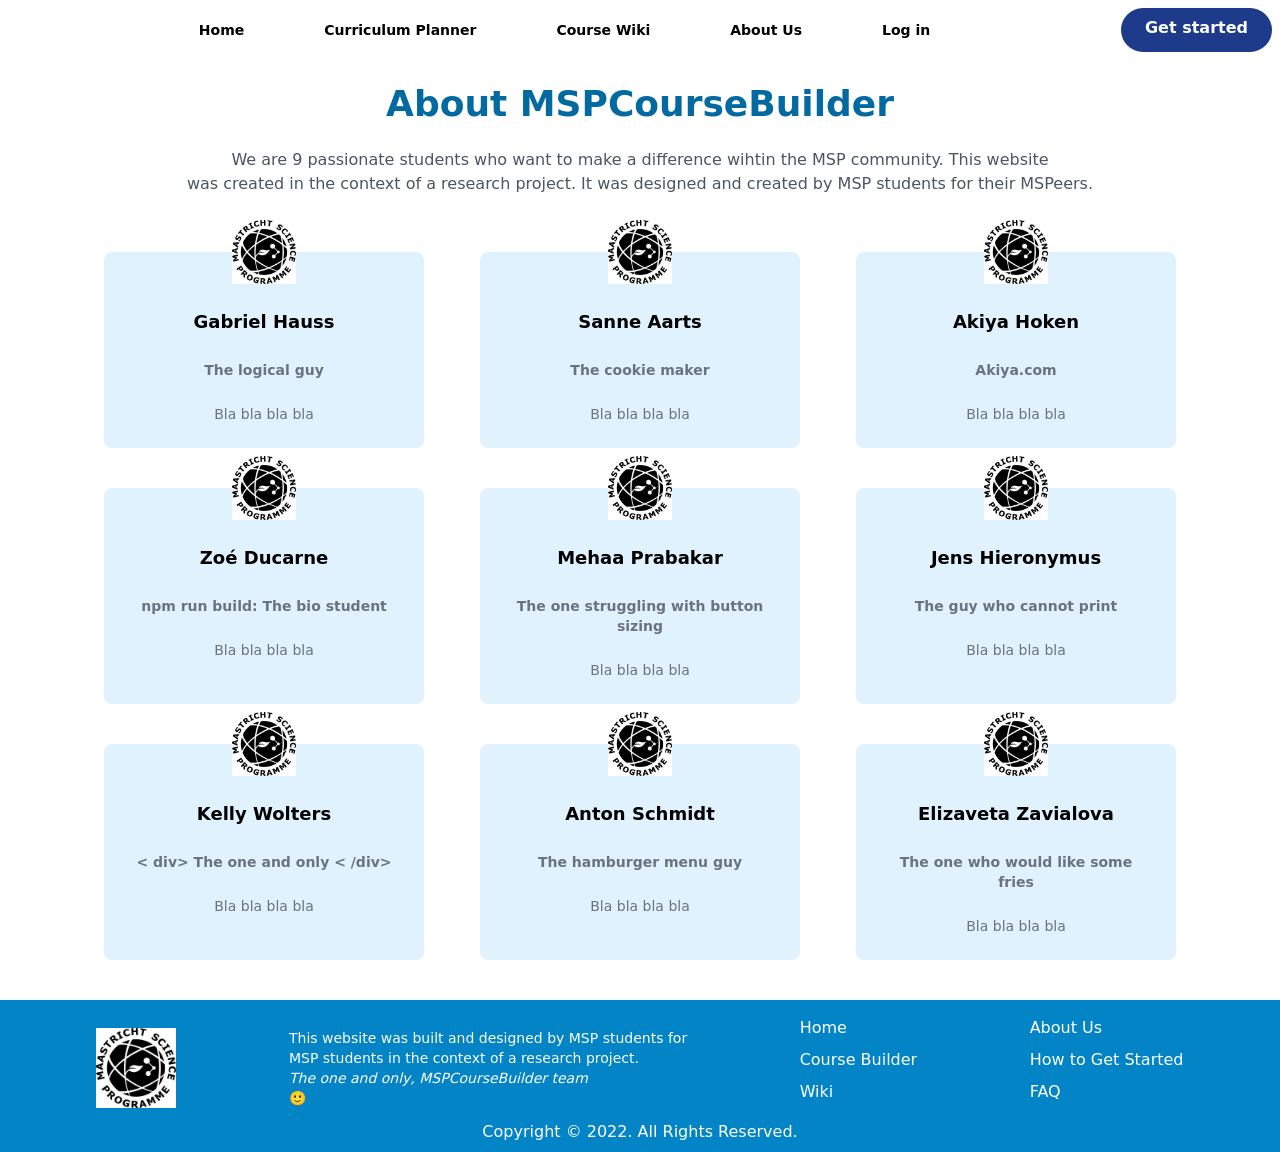
==== about_us.html @ f8561ec2 "about us page v1" ====
<!doctype html>
<html>
<head>
    <meta charset="UTF-8">
    <meta name="viewport" content="width=device-width, initial-scale=1.0">
    <link href="/css/main.css" rel="stylesheet">
    <title>About Us</title>
</head>
<body>
    <!--navbar-->
    <nav class="relative container mx-auto p-2">
        <div class="flex items-center justify-between font-semibold">
            <!--logo-->
            <div class="pt-2">
                <img src="images/favicon.png" alt="" class=""/>
            </div>
            <!--Menu items-->
            <div class="hidden lg:flex lg:space-x-10 xl:space-x-20 ">
                <a href="#" class="hover:text-blue-300 text-sm ">Home</a>
                <a href="builder.html" class="hover:text-blue-300 text-sm ">Curriculum Planner</a> 
                <a href="#" class="hover:text-blue-300 text-sm ">Course Wiki</a>
                <a href="#" class="hover:text-blue-300 text-sm ">About Us</a>
                <a href="#" class="hover:text-blue-300 text-sm ">Log in</a>  
            </div>
            <!--Button--> 
            <a href="#" class="flex md:block p-3 px-6 pt-2 text-white bg-blue-900 rounded-full baseline hover:bg-blue-300 d"
             >Get started</a>
             <!--Hamburger Icon-->
            <button id="menu-btn" class="block hamburger lg:hidden focus:outline-none">
                <span class="hamburger-top"></span>
                <span class="hamburger-middle"></span>
                <span class="hamburger-bottom"></span>
            </button>
        </div>
            <div class="lg:hidden">
                <div id="menu" class="absolute flex-col items-center hidden self-end py-8 mt-10 space-y-6 font-bold bg-white sm:w-auto sm:self-center left-6 right-6 drop-shadow-md">
                    <a href="#" >Home</a>
                    <a href="#" >Curriculum Planner</a> 
                    <a href="#" >Course Wiki</a>
                    <a href="#" >About Us</a>
                    <a href="#" >Log in</a> 
                </div>
            </div>
    </nav>

<div class="max-w-6xl px-5 mx-auto text-center">
    <!-- heading -->
    <h2 class="text-4xl font-bold text-center text-sky-700 my-6">
        About MSPCourseBuilder
    </h2>
    <p class="text-center text-gray-600 mb-14">
        We are 9 passionate students who want to make a difference wihtin the MSP community. This website <br> was created in the context of a research project. It was designed and created by MSP students for their MSPeers.
    </p>
    <div class="container flex my-10 mx-auto">
        <div class="container flex space-x-4 justify-around">
            <div class="flex flex-col items-center p-6 space-y-6 rounded-lg bg-sky-100 w-80">
                <img src="img/msp-logo.jpeg" class="w-16 -mt-14" alt=""/>
                <h5 class="text-lg font-bold">Gabriel Hauss</h5>
               <p class="text-sm font-bold text-gray-500">
                   The logical guy
               </p>
                <p class="text-sm text-gray-500">
                Bla bla bla bla
                </p> 
            </div>
            <div class="flex flex-col items-center p-6 space-y-6 rounded-lg bg-sky-100 w-80">
                <img src="img/msp-logo.jpeg" class="w-16 -mt-14" alt=""/>
                <h5 class="text-lg font-bold">Sanne Aarts</h5>
                <p class="text-sm font-bold text-gray-500 hover:text-red-500">
                   The cookie maker
                </p>
                <p class="text-sm text-gray-500">
                Bla bla bla bla
                </p> 
            </div>
            <div class="flex flex-col items-center p-6 space-y-6 rounded-lg bg-sky-100 w-80">
                <img src="img/msp-logo.jpeg" class="w-16 -mt-14" alt=""/>
                <h5 class="text-lg font-bold">Akiya Hoken</h5>
                <a href="https://www.ikea.com/se/sv/p/huvudroll-kycklingkoettbullar-fryst-90486455/" class="text-sm font-bold text-gray-500"> Akiya.com </a>
                <p class="text-sm text-gray-500">
                Bla bla bla bla
                </p> 
            </div>
        </div>
    </div>
    <div class="container flex my-10 mx-auto">
        <div class="container flex space-x-4 justify-around">
            <div class="flex flex-col items-center p-6 space-y-6 rounded-lg bg-sky-100 w-80">
                <img src="img/msp-logo.jpeg" class="w-16 -mt-14" alt=""/>
                <h5 class="text-lg font-bold">Zoé Ducarne</h5>
                <p class="text-sm font-bold text-gray-500">
                 npm run build: The bio student  
                </p>
                <p class="text-sm text-gray-500">
                Bla bla bla bla
                </p> 
            </div>
            <div class="flex flex-col items-center p-6 space-y-6 rounded-lg bg-sky-100 w-80">
                <img src="img/msp-logo.jpeg" class="w-16 -mt-14" alt=""/>
                <h5 class="text-lg font-bold">Mehaa Prabakar</h5>
                <p class="text-sm font-bold text-gray-500">
                 The one struggling with button sizing   
                </p>
                <p class="text-sm text-gray-500">
                Bla bla bla bla
                </p> 
            </div>
            <div class="flex flex-col items-center p-6 space-y-6 rounded-lg bg-sky-100 w-80">
                <img src="img/msp-logo.jpeg" class="w-16 -mt-14" alt=""/>
                <h5 class="text-lg font-bold">Jens Hieronymus</h5>
                <p class="text-sm font-bold text-gray-500">
                  The guy who cannot print 
                </p>
                <p class="text-sm text-gray-500">
                Bla bla bla bla
                </p> 
            </div>
        </div>
    </div>
    <div class="container flex my-10 mx-auto">
        <div class="container flex space-x-4 justify-around">
            <div class="flex flex-col items-center p-6 space-y-6 rounded-lg bg-sky-100 w-80">
                <img src="img/msp-logo.jpeg" class="w-16 -mt-14" alt=""/>
                <h5 class="text-lg font-bold">Kelly Wolters</h5>
                <p class="text-sm font-bold text-gray-500">
                < div> The one and only < /div>
                </p>
                <p class="text-sm text-gray-500">
                Bla bla bla bla
                </p> 
            </div>
            <div class="flex flex-col items-center p-6 space-y-6 rounded-lg bg-sky-100 w-80">
                <img src="img/msp-logo.jpeg" class="w-16 -mt-14" alt=""/>
                <h5 class="text-lg font-bold">Anton Schmidt</h5>
                <p class="text-sm font-bold text-gray-500">
                The hamburger menu guy
                </p>
                <p class="text-sm text-gray-500">
                Bla bla bla bla
                </p> 
            </div>
            <div class="flex flex-col items-center p-6 space-y-6 rounded-lg bg-sky-100 w-80">
                <img src="img/msp-logo.jpeg" class="w-16 -mt-14" alt=""/>
                <h5 class="text-lg font-bold">Elizaveta Zavialova</h5>
                <p class="text-sm font-bold text-gray-500">
                   The one who would like some fries
                </p>
                <p class="text-sm text-gray-500">
                Bla bla bla bla
                </p> 
            </div>
        </div>
    </div>
</div>

    <!-- Footer -->
    <footer class="bg-sky-600 mt-4">
        <div class="container flex justify-evenly mx-auto pt-4">
            <!-- logo + description -->
            <div class="flex flex-col items-left justify-evenly space-y-0 mx-4">
                <div>
                    <img src="img/msp-logo.jpeg" class="h-20" alt="">
                </div>
            </div>
            <!-- description -->
            <div class="flex justify-around mx-4">
                <div class="text-white text-sm py-3">
                    <p> This website was built and designed by MSP students for </p>
                    <p> MSP students in the context of a research project. </p>
                    <p class="italic"> The one and only, MSPCourseBuilder team </p> 🙂
                </div>
            </div>
            <!-- links col 1 -->
            <div class="flex justify-around mx-4">
                <div class="flex flex-col space-y-2 text-white">
                    <a href="#" class="hover:text-sky-800">Home</a>
                    <a href="#" class="hover:text-sky-800">Course Builder</a>
                    <a href="#" class="hover:text-sky-800">Wiki</a>
                </div>
            </div>
            <!-- links col 2 -->
            <div class="flex justify-around mx-4">
                <div class="flex flex-col space-y-2 text-white">
                    <a href="#" class="hover:text-sky-800">About Us</a>
                    <a href="#" class="hover:text-sky-800">How to Get Started</a>
                    <a href="#" class="hover:text-sky-800">FAQ</a>
                </div>
            </div>
        </div>
        <div class="mx-auto text-center text-white pb-2">
            <!-- copyright -->
            Copyright &copy; 2022. All Rights Reserved.
        </div>
    </footer>

</body>
---- css/main.css ----
/*
! tailwindcss v3.1.2 | MIT License | https://tailwindcss.com
*/

/*
1. Prevent padding and border from affecting element width. (https://github.com/mozdevs/cssremedy/issues/4)
2. Allow adding a border to an element by just adding a border-width. (https://github.com/tailwindcss/tailwindcss/pull/116)
*/

*,
::before,
::after {
  box-sizing: border-box;
  /* 1 */
  border-width: 0;
  /* 2 */
  border-style: solid;
  /* 2 */
  border-color: #e5e7eb;
  /* 2 */
}

::before,
::after {
  --tw-content: '';
}

/*
1. Use a consistent sensible line-height in all browsers.
2. Prevent adjustments of font size after orientation changes in iOS.
3. Use a more readable tab size.
4. Use the user's configured `sans` font-family by default.
*/

html {
  line-height: 1.5;
  /* 1 */
  -webkit-text-size-adjust: 100%;
  /* 2 */
  -moz-tab-size: 4;
  /* 3 */
  -o-tab-size: 4;
     tab-size: 4;
  /* 3 */
  font-family: ui-sans-serif, system-ui, -apple-system, BlinkMacSystemFont, "Segoe UI", Roboto, "Helvetica Neue", Arial, "Noto Sans", sans-serif, "Apple Color Emoji", "Segoe UI Emoji", "Segoe UI Symbol", "Noto Color Emoji";
  /* 4 */
}

/*
1. Remove the margin in all browsers.
2. Inherit line-height from `html` so users can set them as a class directly on the `html` element.
*/

body {
  margin: 0;
  /* 1 */
  line-height: inherit;
  /* 2 */
}

/*
1. Add the correct height in Firefox.
2. Correct the inheritance of border color in Firefox. (https://bugzilla.mozilla.org/show_bug.cgi?id=190655)
3. Ensure horizontal rules are visible by default.
*/

hr {
  height: 0;
  /* 1 */
  color: inherit;
  /* 2 */
  border-top-width: 1px;
  /* 3 */
}

/*
Add the correct text decoration in Chrome, Edge, and Safari.
*/

abbr:where([title]) {
  -webkit-text-decoration: underline dotted;
          text-decoration: underline dotted;
}

/*
Remove the default font size and weight for headings.
*/

h1,
h2,
h3,
h4,
h5,
h6 {
  font-size: inherit;
  font-weight: inherit;
}

/*
Reset links to optimize for opt-in styling instead of opt-out.
*/

a {
  color: inherit;
  text-decoration: inherit;
}

/*
Add the correct font weight in Edge and Safari.
*/

b,
strong {
  font-weight: bolder;
}

/*
1. Use the user's configured `mono` font family by default.
2. Correct the odd `em` font sizing in all browsers.
*/

code,
kbd,
samp,
pre {
  font-family: ui-monospace, SFMono-Regular, Menlo, Monaco, Consolas, "Liberation Mono", "Courier New", monospace;
  /* 1 */
  font-size: 1em;
  /* 2 */
}

/*
Add the correct font size in all browsers.
*/

small {
  font-size: 80%;
}

/*
Prevent `sub` and `sup` elements from affecting the line height in all browsers.
*/

sub,
sup {
  font-size: 75%;
  line-height: 0;
  position: relative;
  vertical-align: baseline;
}

sub {
  bottom: -0.25em;
}

sup {
  top: -0.5em;
}

/*
1. Remove text indentation from table contents in Chrome and Safari. (https://bugs.chromium.org/p/chromium/issues/detail?id=999088, https://bugs.webkit.org/show_bug.cgi?id=201297)
2. Correct table border color inheritance in all Chrome and Safari. (https://bugs.chromium.org/p/chromium/issues/detail?id=935729, https://bugs.webkit.org/show_bug.cgi?id=195016)
3. Remove gaps between table borders by default.
*/

table {
  text-indent: 0;
  /* 1 */
  border-color: inherit;
  /* 2 */
  border-collapse: collapse;
  /* 3 */
}

/*
1. Change the font styles in all browsers.
2. Remove the margin in Firefox and Safari.
3. Remove default padding in all browsers.
*/

button,
input,
optgroup,
select,
textarea {
  font-family: inherit;
  /* 1 */
  font-size: 100%;
  /* 1 */
  font-weight: inherit;
  /* 1 */
  line-height: inherit;
  /* 1 */
  color: inherit;
  /* 1 */
  margin: 0;
  /* 2 */
  padding: 0;
  /* 3 */
}

/*
Remove the inheritance of text transform in Edge and Firefox.
*/

button,
select {
  text-transform: none;
}

/*
1. Correct the inability to style clickable types in iOS and Safari.
2. Remove default button styles.
*/

button,
[type='button'],
[type='reset'],
[type='submit'] {
  -webkit-appearance: button;
  /* 1 */
  background-color: transparent;
  /* 2 */
  background-image: none;
  /* 2 */
}

/*
Use the modern Firefox focus style for all focusable elements.
*/

:-moz-focusring {
  outline: auto;
}

/*
Remove the additional `:invalid` styles in Firefox. (https://github.com/mozilla/gecko-dev/blob/2f9eacd9d3d995c937b4251a5557d95d494c9be1/layout/style/res/forms.css#L728-L737)
*/

:-moz-ui-invalid {
  box-shadow: none;
}

/*
Add the correct vertical alignment in Chrome and Firefox.
*/

progress {
  vertical-align: baseline;
}

/*
Correct the cursor style of increment and decrement buttons in Safari.
*/

::-webkit-inner-spin-button,
::-webkit-outer-spin-button {
  height: auto;
}

/*
1. Correct the odd appearance in Chrome and Safari.
2. Correct the outline style in Safari.
*/

[type='search'] {
  -webkit-appearance: textfield;
  /* 1 */
  outline-offset: -2px;
  /* 2 */
}

/*
Remove the inner padding in Chrome and Safari on macOS.
*/

::-webkit-search-decoration {
  -webkit-appearance: none;
}

/*
1. Correct the inability to style clickable types in iOS and Safari.
2. Change font properties to `inherit` in Safari.
*/

::-webkit-file-upload-button {
  -webkit-appearance: button;
  /* 1 */
  font: inherit;
  /* 2 */
}

/*
Add the correct display in Chrome and Safari.
*/

summary {
  display: list-item;
}

/*
Removes the default spacing and border for appropriate elements.
*/

blockquote,
dl,
dd,
h1,
h2,
h3,
h4,
h5,
h6,
hr,
figure,
p,
pre {
  margin: 0;
}

fieldset {
  margin: 0;
  padding: 0;
}

legend {
  padding: 0;
}

ol,
ul,
menu {
  list-style: none;
  margin: 0;
  padding: 0;
}

/*
Prevent resizing textareas horizontally by default.
*/

textarea {
  resize: vertical;
}

/*
1. Reset the default placeholder opacity in Firefox. (https://github.com/tailwindlabs/tailwindcss/issues/3300)
2. Set the default placeholder color to the user's configured gray 400 color.
*/

input::-moz-placeholder, textarea::-moz-placeholder {
  opacity: 1;
  /* 1 */
  color: #9ca3af;
  /* 2 */
}

input:-ms-input-placeholder, textarea:-ms-input-placeholder {
  opacity: 1;
  /* 1 */
  color: #9ca3af;
  /* 2 */
}

input::placeholder,
textarea::placeholder {
  opacity: 1;
  /* 1 */
  color: #9ca3af;
  /* 2 */
}

/*
Set the default cursor for buttons.
*/

button,
[role="button"] {
  cursor: pointer;
}

/*
Make sure disabled buttons don't get the pointer cursor.
*/

:disabled {
  cursor: default;
}

/*
1. Make replaced elements `display: block` by default. (https://github.com/mozdevs/cssremedy/issues/14)
2. Add `vertical-align: middle` to align replaced elements more sensibly by default. (https://github.com/jensimmons/cssremedy/issues/14#issuecomment-634934210)
   This can trigger a poorly considered lint error in some tools but is included by design.
*/

img,
svg,
video,
canvas,
audio,
iframe,
embed,
object {
  display: block;
  /* 1 */
  vertical-align: middle;
  /* 2 */
}

/*
Constrain images and videos to the parent width and preserve their intrinsic aspect ratio. (https://github.com/mozdevs/cssremedy/issues/14)
*/

img,
video {
  max-width: 100%;
  height: auto;
}

*, ::before, ::after {
  --tw-border-spacing-x: 0;
  --tw-border-spacing-y: 0;
  --tw-translate-x: 0;
  --tw-translate-y: 0;
  --tw-rotate: 0;
  --tw-skew-x: 0;
  --tw-skew-y: 0;
  --tw-scale-x: 1;
  --tw-scale-y: 1;
  --tw-pan-x:  ;
  --tw-pan-y:  ;
  --tw-pinch-zoom:  ;
  --tw-scroll-snap-strictness: proximity;
  --tw-ordinal:  ;
  --tw-slashed-zero:  ;
  --tw-numeric-figure:  ;
  --tw-numeric-spacing:  ;
  --tw-numeric-fraction:  ;
  --tw-ring-inset:  ;
  --tw-ring-offset-width: 0px;
  --tw-ring-offset-color: #fff;
  --tw-ring-color: rgb(59 130 246 / 0.5);
  --tw-ring-offset-shadow: 0 0 #0000;
  --tw-ring-shadow: 0 0 #0000;
  --tw-shadow: 0 0 #0000;
  --tw-shadow-colored: 0 0 #0000;
  --tw-blur:  ;
  --tw-brightness:  ;
  --tw-contrast:  ;
  --tw-grayscale:  ;
  --tw-hue-rotate:  ;
  --tw-invert:  ;
  --tw-saturate:  ;
  --tw-sepia:  ;
  --tw-drop-shadow:  ;
  --tw-backdrop-blur:  ;
  --tw-backdrop-brightness:  ;
  --tw-backdrop-contrast:  ;
  --tw-backdrop-grayscale:  ;
  --tw-backdrop-hue-rotate:  ;
  --tw-backdrop-invert:  ;
  --tw-backdrop-opacity:  ;
  --tw-backdrop-saturate:  ;
  --tw-backdrop-sepia:  ;
}

::-webkit-backdrop {
  --tw-border-spacing-x: 0;
  --tw-border-spacing-y: 0;
  --tw-translate-x: 0;
  --tw-translate-y: 0;
  --tw-rotate: 0;
  --tw-skew-x: 0;
  --tw-skew-y: 0;
  --tw-scale-x: 1;
  --tw-scale-y: 1;
  --tw-pan-x:  ;
  --tw-pan-y:  ;
  --tw-pinch-zoom:  ;
  --tw-scroll-snap-strictness: proximity;
  --tw-ordinal:  ;
  --tw-slashed-zero:  ;
  --tw-numeric-figure:  ;
  --tw-numeric-spacing:  ;
  --tw-numeric-fraction:  ;
  --tw-ring-inset:  ;
  --tw-ring-offset-width: 0px;
  --tw-ring-offset-color: #fff;
  --tw-ring-color: rgb(59 130 246 / 0.5);
  --tw-ring-offset-shadow: 0 0 #0000;
  --tw-ring-shadow: 0 0 #0000;
  --tw-shadow: 0 0 #0000;
  --tw-shadow-colored: 0 0 #0000;
  --tw-blur:  ;
  --tw-brightness:  ;
  --tw-contrast:  ;
  --tw-grayscale:  ;
  --tw-hue-rotate:  ;
  --tw-invert:  ;
  --tw-saturate:  ;
  --tw-sepia:  ;
  --tw-drop-shadow:  ;
  --tw-backdrop-blur:  ;
  --tw-backdrop-brightness:  ;
  --tw-backdrop-contrast:  ;
  --tw-backdrop-grayscale:  ;
  --tw-backdrop-hue-rotate:  ;
  --tw-backdrop-invert:  ;
  --tw-backdrop-opacity:  ;
  --tw-backdrop-saturate:  ;
  --tw-backdrop-sepia:  ;
}

::backdrop {
  --tw-border-spacing-x: 0;
  --tw-border-spacing-y: 0;
  --tw-translate-x: 0;
  --tw-translate-y: 0;
  --tw-rotate: 0;
  --tw-skew-x: 0;
  --tw-skew-y: 0;
  --tw-scale-x: 1;
  --tw-scale-y: 1;
  --tw-pan-x:  ;
  --tw-pan-y:  ;
  --tw-pinch-zoom:  ;
  --tw-scroll-snap-strictness: proximity;
  --tw-ordinal:  ;
  --tw-slashed-zero:  ;
  --tw-numeric-figure:  ;
  --tw-numeric-spacing:  ;
  --tw-numeric-fraction:  ;
  --tw-ring-inset:  ;
  --tw-ring-offset-width: 0px;
  --tw-ring-offset-color: #fff;
  --tw-ring-color: rgb(59 130 246 / 0.5);
  --tw-ring-offset-shadow: 0 0 #0000;
  --tw-ring-shadow: 0 0 #0000;
  --tw-shadow: 0 0 #0000;
  --tw-shadow-colored: 0 0 #0000;
  --tw-blur:  ;
  --tw-brightness:  ;
  --tw-contrast:  ;
  --tw-grayscale:  ;
  --tw-hue-rotate:  ;
  --tw-invert:  ;
  --tw-saturate:  ;
  --tw-sepia:  ;
  --tw-drop-shadow:  ;
  --tw-backdrop-blur:  ;
  --tw-backdrop-brightness:  ;
  --tw-backdrop-contrast:  ;
  --tw-backdrop-grayscale:  ;
  --tw-backdrop-hue-rotate:  ;
  --tw-backdrop-invert:  ;
  --tw-backdrop-opacity:  ;
  --tw-backdrop-saturate:  ;
  --tw-backdrop-sepia:  ;
}

.container {
  width: 100%;
}

@media (min-width: 640px) {
  .container {
    max-width: 640px;
  }
}

@media (min-width: 768px) {
  .container {
    max-width: 768px;
  }
}

@media (min-width: 1024px) {
  .container {
    max-width: 1024px;
  }
}

@media (min-width: 1280px) {
  .container {
    max-width: 1280px;
  }
}

@media (min-width: 1536px) {
  .container {
    max-width: 1536px;
  }
}

.invisible {
  visibility: hidden;
}

.fixed {
  position: fixed;
}

.absolute {
  position: absolute;
}

.relative {
  position: relative;
}

.inset-0 {
  top: 0px;
  right: 0px;
  bottom: 0px;
  left: 0px;
}

.left-6 {
  left: 1.5rem;
}

.right-6 {
  right: 1.5rem;
}

.right-0 {
  right: 0px;
}

.top-0 {
  top: 0px;
}

.mx-auto {
  margin-left: auto;
  margin-right: auto;
}

.my-6 {
  margin-top: 1.5rem;
  margin-bottom: 1.5rem;
}

.my-10 {
  margin-top: 2.5rem;
  margin-bottom: 2.5rem;
}

.mx-4 {
  margin-left: 1rem;
  margin-right: 1rem;
}

.mx-32 {
  margin-left: 8rem;
  margin-right: 8rem;
}

.mt-10 {
  margin-top: 2.5rem;
}

.mb-14 {
  margin-bottom: 3.5rem;
}

.-mt-14 {
  margin-top: -3.5rem;
}

.mt-4 {
  margin-top: 1rem;
}

.mt-5 {
  margin-top: 1.25rem;
}

.mr-5 {
  margin-right: 1.25rem;
}

.mt-6 {
  margin-top: 1.5rem;
}

.ml-4 {
  margin-left: 1rem;
}

.block {
  display: block;
}

.flex {
  display: flex;
}

.inline-grid {
  display: inline-grid;
}

.hidden {
  display: none;
}

.h-20 {
  height: 5rem;
}

.h-full {
  height: 100%;
}

.h-8 {
  height: 2rem;
}

.h-6 {
  height: 1.5rem;
}

.h-screen {
  height: 100vh;
}

.h-10 {
  height: 2.5rem;
}

.w-80 {
  width: 20rem;
}

.w-16 {
  width: 4rem;
}

.w-auto {
  width: auto;
}

.w-full {
  width: 100%;
}

.w-96 {
  width: 24rem;
}

.w-8 {
  width: 2rem;
}

.w-6 {
  width: 1.5rem;
}

.w-screen {
  width: 100vw;
}

.w-10 {
  width: 2.5rem;
}

.max-w-6xl {
  max-width: 72rem;
}

.translate-x-full {
  --tw-translate-x: 100%;
  transform: translate(var(--tw-translate-x), var(--tw-translate-y)) rotate(var(--tw-rotate)) skewX(var(--tw-skew-x)) skewY(var(--tw-skew-y)) scaleX(var(--tw-scale-x)) scaleY(var(--tw-scale-y));
}

.cursor-pointer {
  cursor: pointer;
}

.list-inside {
  list-style-position: inside;
}

.list-disc {
  list-style-type: disc;
}

.flex-col {
  flex-direction: column;
}

.place-items-center {
  place-items: center;
}

.items-center {
  align-items: center;
}

.justify-center {
  justify-content: center;
}

.justify-between {
  justify-content: space-between;
}

.justify-around {
  justify-content: space-around;
}

.justify-evenly {
  justify-content: space-evenly;
}

.space-y-6 > :not([hidden]) ~ :not([hidden]) {
  --tw-space-y-reverse: 0;
  margin-top: calc(1.5rem * calc(1 - var(--tw-space-y-reverse)));
  margin-bottom: calc(1.5rem * var(--tw-space-y-reverse));
}

.space-x-4 > :not([hidden]) ~ :not([hidden]) {
  --tw-space-x-reverse: 0;
  margin-right: calc(1rem * var(--tw-space-x-reverse));
  margin-left: calc(1rem * calc(1 - var(--tw-space-x-reverse)));
}

.space-y-0 > :not([hidden]) ~ :not([hidden]) {
  --tw-space-y-reverse: 0;
  margin-top: calc(0px * calc(1 - var(--tw-space-y-reverse)));
  margin-bottom: calc(0px * var(--tw-space-y-reverse));
}

.space-y-2 > :not([hidden]) ~ :not([hidden]) {
  --tw-space-y-reverse: 0;
  margin-top: calc(0.5rem * calc(1 - var(--tw-space-y-reverse)));
  margin-bottom: calc(0.5rem * var(--tw-space-y-reverse));
}

.space-y-3 > :not([hidden]) ~ :not([hidden]) {
  --tw-space-y-reverse: 0;
  margin-top: calc(0.75rem * calc(1 - var(--tw-space-y-reverse)));
  margin-bottom: calc(0.75rem * var(--tw-space-y-reverse));
}

.self-end {
  align-self: flex-end;
}

.rounded-full {
  border-radius: 9999px;
}

.rounded-lg {
  border-radius: 0.5rem;
}

.rounded-md {
  border-radius: 0.375rem;
}

.rounded {
  border-radius: 0.25rem;
}

.border {
  border-width: 1px;
}

.border-gray-300 {
  --tw-border-opacity: 1;
  border-color: rgb(209 213 219 / var(--tw-border-opacity));
}

.bg-blue-900 {
  --tw-bg-opacity: 1;
  background-color: rgb(30 58 138 / var(--tw-bg-opacity));
}

.bg-white {
  --tw-bg-opacity: 1;
  background-color: rgb(255 255 255 / var(--tw-bg-opacity));
}

.bg-sky-100 {
  --tw-bg-opacity: 1;
  background-color: rgb(224 242 254 / var(--tw-bg-opacity));
}

.bg-sky-600 {
  --tw-bg-opacity: 1;
  background-color: rgb(2 132 199 / var(--tw-bg-opacity));
}

.bg-sky-800 {
  --tw-bg-opacity: 1;
  background-color: rgb(7 89 133 / var(--tw-bg-opacity));
}

.bg-blue-800 {
  --tw-bg-opacity: 1;
  background-color: rgb(30 64 175 / var(--tw-bg-opacity));
}

.bg-green-500 {
  --tw-bg-opacity: 1;
  background-color: rgb(34 197 94 / var(--tw-bg-opacity));
}

.bg-blue-300 {
  --tw-bg-opacity: 1;
  background-color: rgb(147 197 253 / var(--tw-bg-opacity));
}

.bg-gray-900 {
  --tw-bg-opacity: 1;
  background-color: rgb(17 24 39 / var(--tw-bg-opacity));
}

.bg-sky-700 {
  --tw-bg-opacity: 1;
  background-color: rgb(3 105 161 / var(--tw-bg-opacity));
}

.bg-orange-600 {
  --tw-bg-opacity: 1;
  background-color: rgb(234 88 12 / var(--tw-bg-opacity));
}

.bg-violet-400 {
  --tw-bg-opacity: 1;
  background-color: rgb(167 139 250 / var(--tw-bg-opacity));
}

.bg-rose-400 {
  --tw-bg-opacity: 1;
  background-color: rgb(251 113 133 / var(--tw-bg-opacity));
}

.bg-stone-500 {
  --tw-bg-opacity: 1;
  background-color: rgb(120 113 108 / var(--tw-bg-opacity));
}

.bg-gray-100 {
  --tw-bg-opacity: 1;
  background-color: rgb(243 244 246 / var(--tw-bg-opacity));
}

.object-center {
  -o-object-position: center;
     object-position: center;
}

.p-2 {
  padding: 0.5rem;
}

.p-3 {
  padding: 0.75rem;
}

.p-6 {
  padding: 1.5rem;
}

.px-6 {
  padding-left: 1.5rem;
  padding-right: 1.5rem;
}

.py-8 {
  padding-top: 2rem;
  padding-bottom: 2rem;
}

.px-5 {
  padding-left: 1.25rem;
  padding-right: 1.25rem;
}

.py-3 {
  padding-top: 0.75rem;
  padding-bottom: 0.75rem;
}

.py-6 {
  padding-top: 1.5rem;
  padding-bottom: 1.5rem;
}

.py-4 {
  padding-top: 1rem;
  padding-bottom: 1rem;
}

.px-3 {
  padding-left: 0.75rem;
  padding-right: 0.75rem;
}

.py-2 {
  padding-top: 0.5rem;
  padding-bottom: 0.5rem;
}

.pt-2 {
  padding-top: 0.5rem;
}

.pt-4 {
  padding-top: 1rem;
}

.pb-2 {
  padding-bottom: 0.5rem;
}

.text-left {
  text-align: left;
}

.text-center {
  text-align: center;
}

.text-sm {
  font-size: 0.875rem;
  line-height: 1.25rem;
}

.text-4xl {
  font-size: 2.25rem;
  line-height: 2.5rem;
}

.text-lg {
  font-size: 1.125rem;
  line-height: 1.75rem;
}

.text-2xl {
  font-size: 1.5rem;
  line-height: 2rem;
}

.font-semibold {
  font-weight: 600;
}

.font-bold {
  font-weight: 700;
}

.italic {
  font-style: italic;
}

.text-white {
  --tw-text-opacity: 1;
  color: rgb(255 255 255 / var(--tw-text-opacity));
}

.text-sky-700 {
  --tw-text-opacity: 1;
  color: rgb(3 105 161 / var(--tw-text-opacity));
}

.text-gray-600 {
  --tw-text-opacity: 1;
  color: rgb(75 85 99 / var(--tw-text-opacity));
}

.text-gray-500 {
  --tw-text-opacity: 1;
  color: rgb(107 114 128 / var(--tw-text-opacity));
}

.text-sky-800 {
  --tw-text-opacity: 1;
  color: rgb(7 89 133 / var(--tw-text-opacity));
}

.text-sky-600 {
  --tw-text-opacity: 1;
  color: rgb(2 132 199 / var(--tw-text-opacity));
}

.text-sky-900 {
  --tw-text-opacity: 1;
  color: rgb(12 74 110 / var(--tw-text-opacity));
}

.opacity-0 {
  opacity: 0;
}

.opacity-50 {
  opacity: 0.5;
}

.ring {
  --tw-ring-offset-shadow: var(--tw-ring-inset) 0 0 0 var(--tw-ring-offset-width) var(--tw-ring-offset-color);
  --tw-ring-shadow: var(--tw-ring-inset) 0 0 0 calc(3px + var(--tw-ring-offset-width)) var(--tw-ring-color);
  box-shadow: var(--tw-ring-offset-shadow), var(--tw-ring-shadow), var(--tw-shadow, 0 0 #0000);
}

.drop-shadow-md {
  --tw-drop-shadow: drop-shadow(0 4px 3px rgb(0 0 0 / 0.07)) drop-shadow(0 2px 2px rgb(0 0 0 / 0.06));
  filter: var(--tw-blur) var(--tw-brightness) var(--tw-contrast) var(--tw-grayscale) var(--tw-hue-rotate) var(--tw-invert) var(--tw-saturate) var(--tw-sepia) var(--tw-drop-shadow);
}

.transition {
  transition-property: color, background-color, border-color, fill, stroke, opacity, box-shadow, transform, filter, -webkit-text-decoration-color, -webkit-backdrop-filter;
  transition-property: color, background-color, border-color, text-decoration-color, fill, stroke, opacity, box-shadow, transform, filter, backdrop-filter;
  transition-property: color, background-color, border-color, text-decoration-color, fill, stroke, opacity, box-shadow, transform, filter, backdrop-filter, -webkit-text-decoration-color, -webkit-backdrop-filter;
  transition-timing-function: cubic-bezier(0.4, 0, 0.2, 1);
  transition-duration: 150ms;
}

.transition-all {
  transition-property: all;
  transition-timing-function: cubic-bezier(0.4, 0, 0.2, 1);
  transition-duration: 150ms;
}

.duration-500 {
  transition-duration: 500ms;
}

.duration-300 {
  transition-duration: 300ms;
}

.ease-out {
  transition-timing-function: cubic-bezier(0, 0, 0.2, 1);
}

.hover\:bg-blue-300:hover {
  --tw-bg-opacity: 1;
  background-color: rgb(147 197 253 / var(--tw-bg-opacity));
}

.hover\:bg-sky-600:hover {
  --tw-bg-opacity: 1;
  background-color: rgb(2 132 199 / var(--tw-bg-opacity));
}

.hover\:bg-sky-500:hover {
  --tw-bg-opacity: 1;
  background-color: rgb(14 165 233 / var(--tw-bg-opacity));
}

.hover\:bg-green-300:hover {
  --tw-bg-opacity: 1;
  background-color: rgb(134 239 172 / var(--tw-bg-opacity));
}

.hover\:bg-blue-100:hover {
  --tw-bg-opacity: 1;
  background-color: rgb(219 234 254 / var(--tw-bg-opacity));
}

.hover\:bg-orange-400:hover {
  --tw-bg-opacity: 1;
  background-color: rgb(251 146 60 / var(--tw-bg-opacity));
}

.hover\:bg-violet-200:hover {
  --tw-bg-opacity: 1;
  background-color: rgb(221 214 254 / var(--tw-bg-opacity));
}

.hover\:bg-rose-200:hover {
  --tw-bg-opacity: 1;
  background-color: rgb(254 205 211 / var(--tw-bg-opacity));
}

.hover\:bg-stone-300:hover {
  --tw-bg-opacity: 1;
  background-color: rgb(214 211 209 / var(--tw-bg-opacity));
}

.hover\:bg-gray-100:hover {
  --tw-bg-opacity: 1;
  background-color: rgb(243 244 246 / var(--tw-bg-opacity));
}

.hover\:text-blue-300:hover {
  --tw-text-opacity: 1;
  color: rgb(147 197 253 / var(--tw-text-opacity));
}

.hover\:text-red-500:hover {
  --tw-text-opacity: 1;
  color: rgb(239 68 68 / var(--tw-text-opacity));
}

.hover\:text-sky-800:hover {
  --tw-text-opacity: 1;
  color: rgb(7 89 133 / var(--tw-text-opacity));
}

.focus\:outline-none:focus {
  outline: 2px solid transparent;
  outline-offset: 2px;
}

.focus\:ring-2:focus {
  --tw-ring-offset-shadow: var(--tw-ring-inset) 0 0 0 var(--tw-ring-offset-width) var(--tw-ring-offset-color);
  --tw-ring-shadow: var(--tw-ring-inset) 0 0 0 calc(2px + var(--tw-ring-offset-width)) var(--tw-ring-color);
  box-shadow: var(--tw-ring-offset-shadow), var(--tw-ring-shadow), var(--tw-shadow, 0 0 #0000);
}

.focus\:ring-red-900:focus {
  --tw-ring-opacity: 1;
  --tw-ring-color: rgb(127 29 29 / var(--tw-ring-opacity));
}

@media (min-width: 640px) {
  .sm\:w-auto {
    width: auto;
  }

  .sm\:self-center {
    align-self: center;
  }
}

@media (min-width: 768px) {
  .md\:block {
    display: block;
  }

  .md\:w-48 {
    width: 12rem;
  }

  .md\:w-40 {
    width: 10rem;
  }
}

@media (min-width: 1024px) {
  .lg\:flex {
    display: flex;
  }

  .lg\:hidden {
    display: none;
  }

  .lg\:space-x-10 > :not([hidden]) ~ :not([hidden]) {
    --tw-space-x-reverse: 0;
    margin-right: calc(2.5rem * var(--tw-space-x-reverse));
    margin-left: calc(2.5rem * calc(1 - var(--tw-space-x-reverse)));
  }
}

@media (min-width: 1280px) {
  .xl\:space-x-20 > :not([hidden]) ~ :not([hidden]) {
    --tw-space-x-reverse: 0;
    margin-right: calc(5rem * var(--tw-space-x-reverse));
    margin-left: calc(5rem * calc(1 - var(--tw-space-x-reverse)));
  }
}
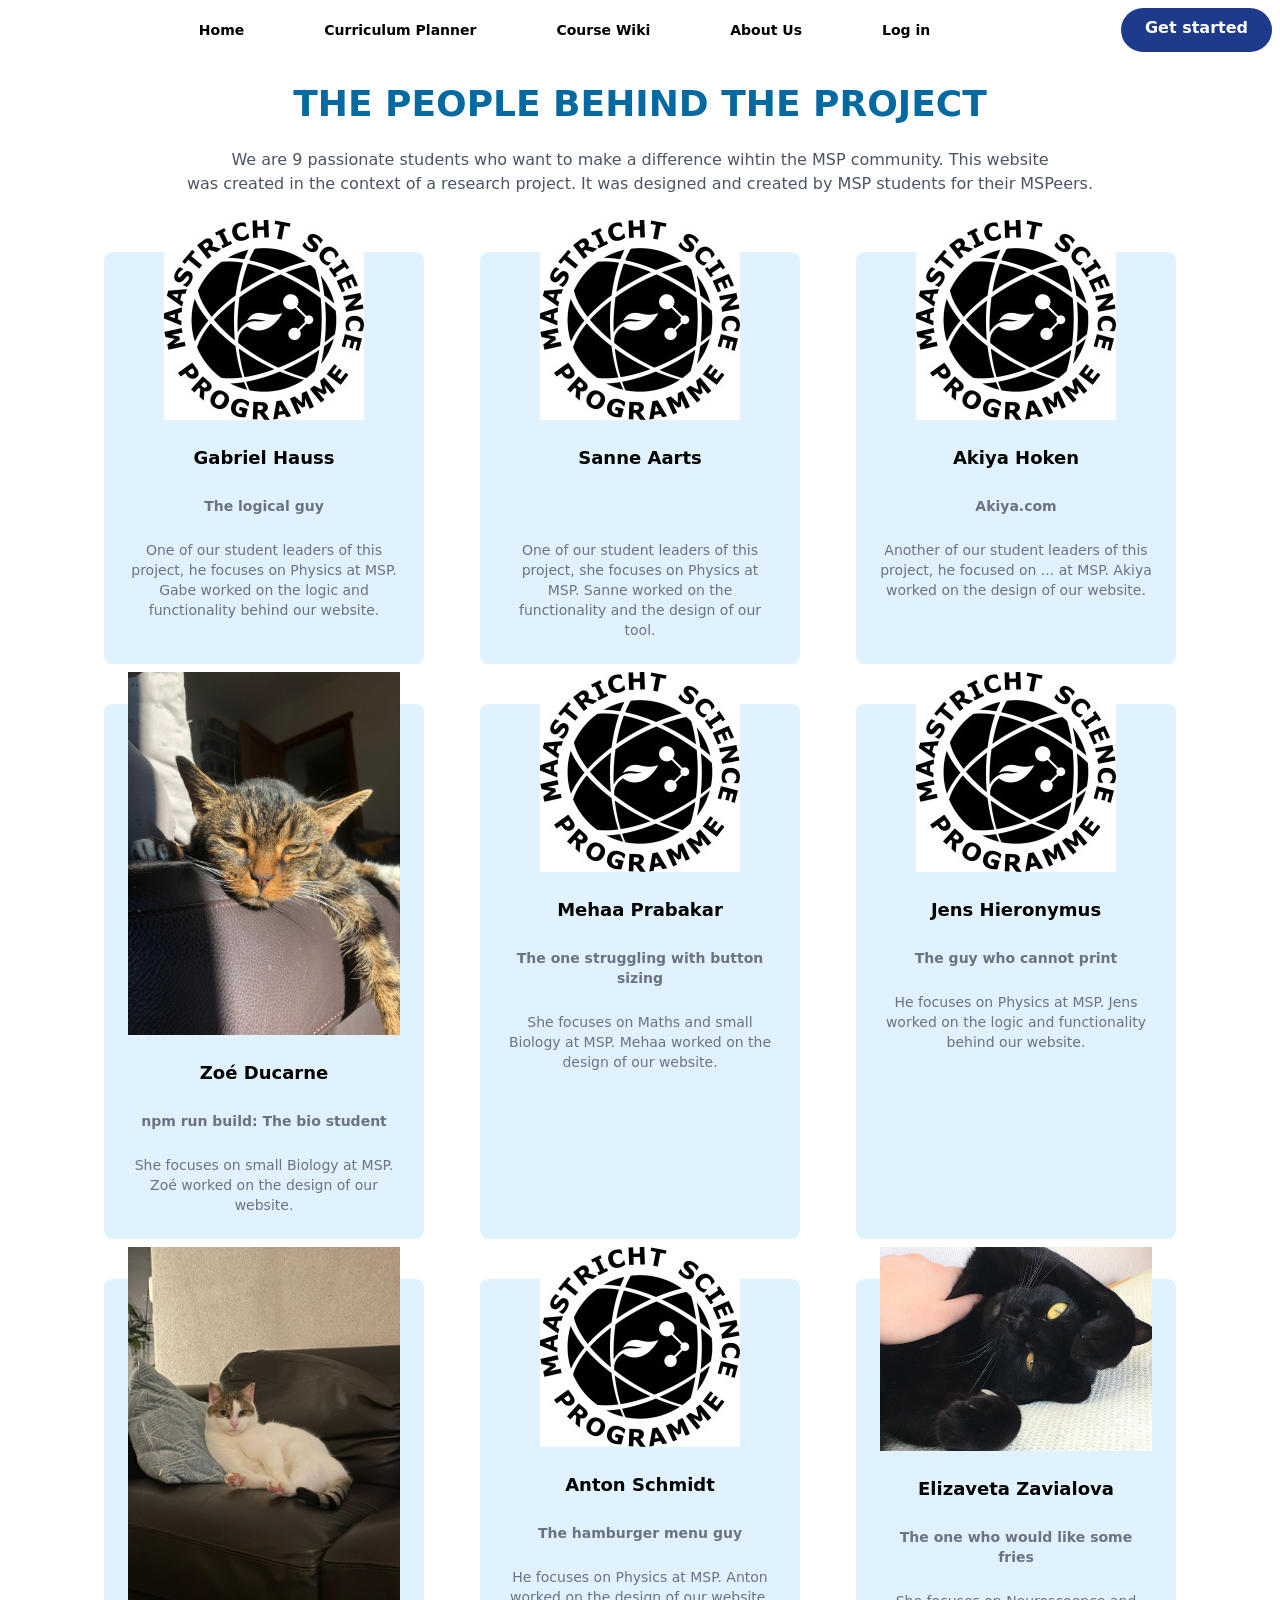
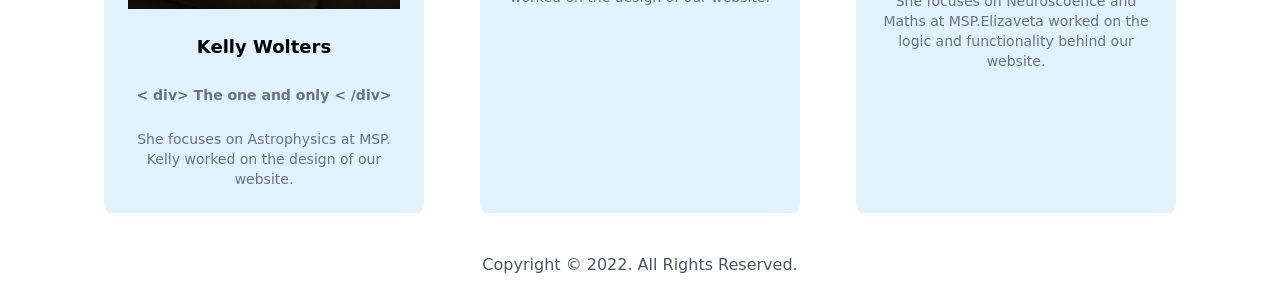
==== commit af5861f7: "about us page wihtout images" ====
--- a/about_us.html
+++ b/about_us.html
@@ -7,14 +7,15 @@
     <title>About Us</title>
 </head>
 <body>
-    <!--navbar-->
-    <nav class="relative container mx-auto p-2">
+
+      <!--navbar-->
+      <nav class="relative container mx-auto p-2">
         <div class="flex items-center justify-between font-semibold">
-            <!--logo-->
-            <div class="pt-2">
-                <img src="images/favicon.png" alt="" class=""/>
-            </div>
-            <!--Menu items-->
+           <!--logo-->
+           <div class="pt-2">
+            <img src="images/favicon.png" alt="" class=""/>
+           </div>
+           <!--Menu items-->
             <div class="hidden lg:flex lg:space-x-10 xl:space-x-20 ">
                 <a href="#" class="hover:text-blue-300 text-sm ">Home</a>
                 <a href="builder.html" class="hover:text-blue-300 text-sm ">Curriculum Planner</a> 
@@ -23,15 +24,18 @@
                 <a href="#" class="hover:text-blue-300 text-sm ">Log in</a>  
             </div>
             <!--Button--> 
-            <a href="#" class="flex md:block p-3 px-6 pt-2 text-white bg-blue-900 rounded-full baseline hover:bg-blue-300 d"
-             >Get started</a>
-             <!--Hamburger Icon-->
+            <a href="#"
+         class="flex md:block p-3 px-6 pt-2 text-white bg-blue-900 rounded-full baseline hover:bg-blue-300 d"
+         >Get started</a
+         >
+            <!--Hamburger Icon-->
             <button id="menu-btn" class="block hamburger lg:hidden focus:outline-none">
                 <span class="hamburger-top"></span>
                 <span class="hamburger-middle"></span>
                 <span class="hamburger-bottom"></span>
             </button>
         </div>
+            
             <div class="lg:hidden">
                 <div id="menu" class="absolute flex-col items-center hidden self-end py-8 mt-10 space-y-6 font-bold bg-white sm:w-auto sm:self-center left-6 right-6 drop-shadow-md">
                     <a href="#" >Home</a>
@@ -39,114 +43,119 @@
                     <a href="#" >Course Wiki</a>
                     <a href="#" >About Us</a>
                     <a href="#" >Log in</a> 
-                </div>
-            </div>
+                 </div>
+             </div>
     </nav>
-
 <div class="max-w-6xl px-5 mx-auto text-center">
     <!-- heading -->
     <h2 class="text-4xl font-bold text-center text-sky-700 my-6">
-        About MSPCourseBuilder
+        THE PEOPLE BEHIND THE PROJECT
     </h2>
     <p class="text-center text-gray-600 mb-14">
         We are 9 passionate students who want to make a difference wihtin the MSP community. This website <br> was created in the context of a research project. It was designed and created by MSP students for their MSPeers.
     </p>
+<!-- row 1 -->
     <div class="container flex my-10 mx-auto">
         <div class="container flex space-x-4 justify-around">
             <div class="flex flex-col items-center p-6 space-y-6 rounded-lg bg-sky-100 w-80">
-                <img src="img/msp-logo.jpeg" class="w-16 -mt-14" alt=""/>
+                <img src="img/msp-logo.jpeg" class="h-40 -mt-14" alt=""/>
                 <h5 class="text-lg font-bold">Gabriel Hauss</h5>
                <p class="text-sm font-bold text-gray-500">
                    The logical guy
                </p>
                 <p class="text-sm text-gray-500">
-                Bla bla bla bla
+                One of our student leaders of this project, he focuses on Physics at MSP. Gabe worked on the logic and functionality behind our website. 
                 </p> 
             </div>
             <div class="flex flex-col items-center p-6 space-y-6 rounded-lg bg-sky-100 w-80">
-                <img src="img/msp-logo.jpeg" class="w-16 -mt-14" alt=""/>
+                <img src="img/msp-logo.jpeg" class="h-40 -mt-14" alt=""/>
                 <h5 class="text-lg font-bold">Sanne Aarts</h5>
-                <p class="text-sm font-bold text-gray-500 hover:text-red-500">
-                   The cookie maker
+                <p class="text-sm opacity-0 font-bold p-0 text-gray-500 hover:opacity-100"> 
+                    The hover lover and cookie maker
                 </p>
                 <p class="text-sm text-gray-500">
-                Bla bla bla bla
+                One of our student leaders of this project, she focuses on Physics at MSP. Sanne worked on the functionality and the design of our tool.
                 </p> 
             </div>
             <div class="flex flex-col items-center p-6 space-y-6 rounded-lg bg-sky-100 w-80">
-                <img src="img/msp-logo.jpeg" class="w-16 -mt-14" alt=""/>
+                <img src="img/msp-logo.jpeg" class="h-40 -mt-14" alt=""/>
                 <h5 class="text-lg font-bold">Akiya Hoken</h5>
                 <a href="https://www.ikea.com/se/sv/p/huvudroll-kycklingkoettbullar-fryst-90486455/" class="text-sm font-bold text-gray-500"> Akiya.com </a>
                 <p class="text-sm text-gray-500">
-                Bla bla bla bla
+                Another of our student leaders of this project, he focused on ...  at MSP. Akiya worked on the design of our website.
                 </p> 
             </div>
         </div>
     </div>
+<!-- row 2 -->
     <div class="container flex my-10 mx-auto">
         <div class="container flex space-x-4 justify-around">
             <div class="flex flex-col items-center p-6 space-y-6 rounded-lg bg-sky-100 w-80">
-                <img src="img/msp-logo.jpeg" class="w-16 -mt-14" alt=""/>
+                <img src="img/zoe's_cat.jpeg" class="h-40 -mt-14" alt=""/>
                 <h5 class="text-lg font-bold">Zoé Ducarne</h5>
                 <p class="text-sm font-bold text-gray-500">
                  npm run build: The bio student  
                 </p>
                 <p class="text-sm text-gray-500">
-                Bla bla bla bla
+                She focuses on small Biology at MSP. Zoé worked on the design of our website.
                 </p> 
             </div>
             <div class="flex flex-col items-center p-6 space-y-6 rounded-lg bg-sky-100 w-80">
-                <img src="img/msp-logo.jpeg" class="w-16 -mt-14" alt=""/>
+                <img src="img/msp-logo.jpeg" class="h-40 -mt-14" alt=""/>
                 <h5 class="text-lg font-bold">Mehaa Prabakar</h5>
                 <p class="text-sm font-bold text-gray-500">
                  The one struggling with button sizing   
                 </p>
                 <p class="text-sm text-gray-500">
-                Bla bla bla bla
+               She focuses on Maths and small Biology at MSP. Mehaa worked on the design of our website.
                 </p> 
             </div>
             <div class="flex flex-col items-center p-6 space-y-6 rounded-lg bg-sky-100 w-80">
-                <img src="img/msp-logo.jpeg" class="w-16 -mt-14" alt=""/>
+                <img src="img/msp-logo.jpeg" class="h-40 -mt-14" alt=""/>
                 <h5 class="text-lg font-bold">Jens Hieronymus</h5>
                 <p class="text-sm font-bold text-gray-500">
                   The guy who cannot print 
                 </p>
                 <p class="text-sm text-gray-500">
-                Bla bla bla bla
+                He focuses on Physics at MSP. Jens worked on the logic and functionality behind our website.
                 </p> 
             </div>
         </div>
     </div>
+<!-- row 3 -->
     <div class="container flex my-10 mx-auto">
         <div class="container flex space-x-4 justify-around">
             <div class="flex flex-col items-center p-6 space-y-6 rounded-lg bg-sky-100 w-80">
-                <img src="img/msp-logo.jpeg" class="w-16 -mt-14" alt=""/>
-                <h5 class="text-lg font-bold">Kelly Wolters</h5>
+                <img src="img/kelly's-cat.jpeg" class="h-40 -mt-14" alt=""/>
+                
+                <audio id="sound1" src="/mp3/Funkytown.mp3" preload="auto"></audio>
+                <button class="text-lg font-bold" onclick="document.getElementById('sound1').play();"> Kelly Wolters</button>                
+
                 <p class="text-sm font-bold text-gray-500">
                 < div> The one and only < /div>
                 </p>
                 <p class="text-sm text-gray-500">
-                Bla bla bla bla
+                She focuses on Astrophysics at MSP. Kelly worked on the design of our website.
                 </p> 
             </div>
             <div class="flex flex-col items-center p-6 space-y-6 rounded-lg bg-sky-100 w-80">
-                <img src="img/msp-logo.jpeg" class="w-16 -mt-14" alt=""/>
+                <img src="img/msp-logo.jpeg" class="h-40 -mt-14" alt=""/>
                 <h5 class="text-lg font-bold">Anton Schmidt</h5>
                 <p class="text-sm font-bold text-gray-500">
                 The hamburger menu guy
                 </p>
                 <p class="text-sm text-gray-500">
-                Bla bla bla bla
+                He focuses on Physics at MSP. Anton worked on the design of our website.
                 </p> 
             </div>
             <div class="flex flex-col items-center p-6 space-y-6 rounded-lg bg-sky-100 w-80">
-                <img src="img/msp-logo.jpeg" class="w-16 -mt-14" alt=""/>
+                <img src="img/liza's_cat.jpeg" class="h-40 -mt-14" alt=""/>
                 <h5 class="text-lg font-bold">Elizaveta Zavialova</h5>
                 <p class="text-sm font-bold text-gray-500">
                    The one who would like some fries
                 </p>
                 <p class="text-sm text-gray-500">
-                Bla bla bla bla
+               She focuses on Neuroscoence and Maths at MSP.Elizaveta worked on the logic and functionality behind our website.
                 </p> 
             </div>
         </div>
@@ -154,43 +163,21 @@
 </div>
 
     <!-- Footer -->
-    <footer class="bg-sky-600 mt-4">
-        <div class="container flex justify-evenly mx-auto pt-4">
-            <!-- logo + description -->
-            <div class="flex flex-col items-left justify-evenly space-y-0 mx-4">
-                <div>
-                    <img src="img/msp-logo.jpeg" class="h-20" alt="">
-                </div>
-            </div>
-            <!-- description -->
-            <div class="flex justify-around mx-4">
-                <div class="text-white text-sm py-3">
-                    <p> This website was built and designed by MSP students for </p>
-                    <p> MSP students in the context of a research project. </p>
-                    <p class="italic"> The one and only, MSPCourseBuilder team </p> 🙂
-                </div>
-            </div>
-            <!-- links col 1 -->
-            <div class="flex justify-around mx-4">
-                <div class="flex flex-col space-y-2 text-white">
-                    <a href="#" class="hover:text-sky-800">Home</a>
-                    <a href="#" class="hover:text-sky-800">Course Builder</a>
-                    <a href="#" class="hover:text-sky-800">Wiki</a>
-                </div>
-            </div>
-            <!-- links col 2 -->
-            <div class="flex justify-around mx-4">
-                <div class="flex flex-col space-y-2 text-white">
-                    <a href="#" class="hover:text-sky-800">About Us</a>
-                    <a href="#" class="hover:text-sky-800">How to Get Started</a>
-                    <a href="#" class="hover:text-sky-800">FAQ</a>
+    <footer id="footer" class="bg-gray-200">
+        <div class="container flex flex-col px-6 py-0 mx-auto space-y-12 md:py-12 md:flex-row md:space-y-0 items-center justify-center">
+            <div class="text-black font-bold text-lg items-center justify-center flex">
+                <div class="hidden md:flex lg:space-x-10 xl:space-x-20 ">
+                    <a href="#" class="hover:text-blue-300">Home</a>
+                    <a href="#" class="hover:text-blue-300">Curriculum Planner</a> 
+                    <a href="#" class="hover:text-blue-300">Course Wiki</a>
+                    <a href="#" class="hover:text-blue-300">About Us</a>
+                    <a href="#" class="hover:text-blue-300">Log in</a>  
                 </div>
             </div>
         </div>
-        <div class="mx-auto text-center text-white pb-2">
+        <div class="mx-auto text-center text-gray-600 pb-2">
             <!-- copyright -->
             Copyright &copy; 2022. All Rights Reserved.
         </div>
     </footer>
-
 </body>
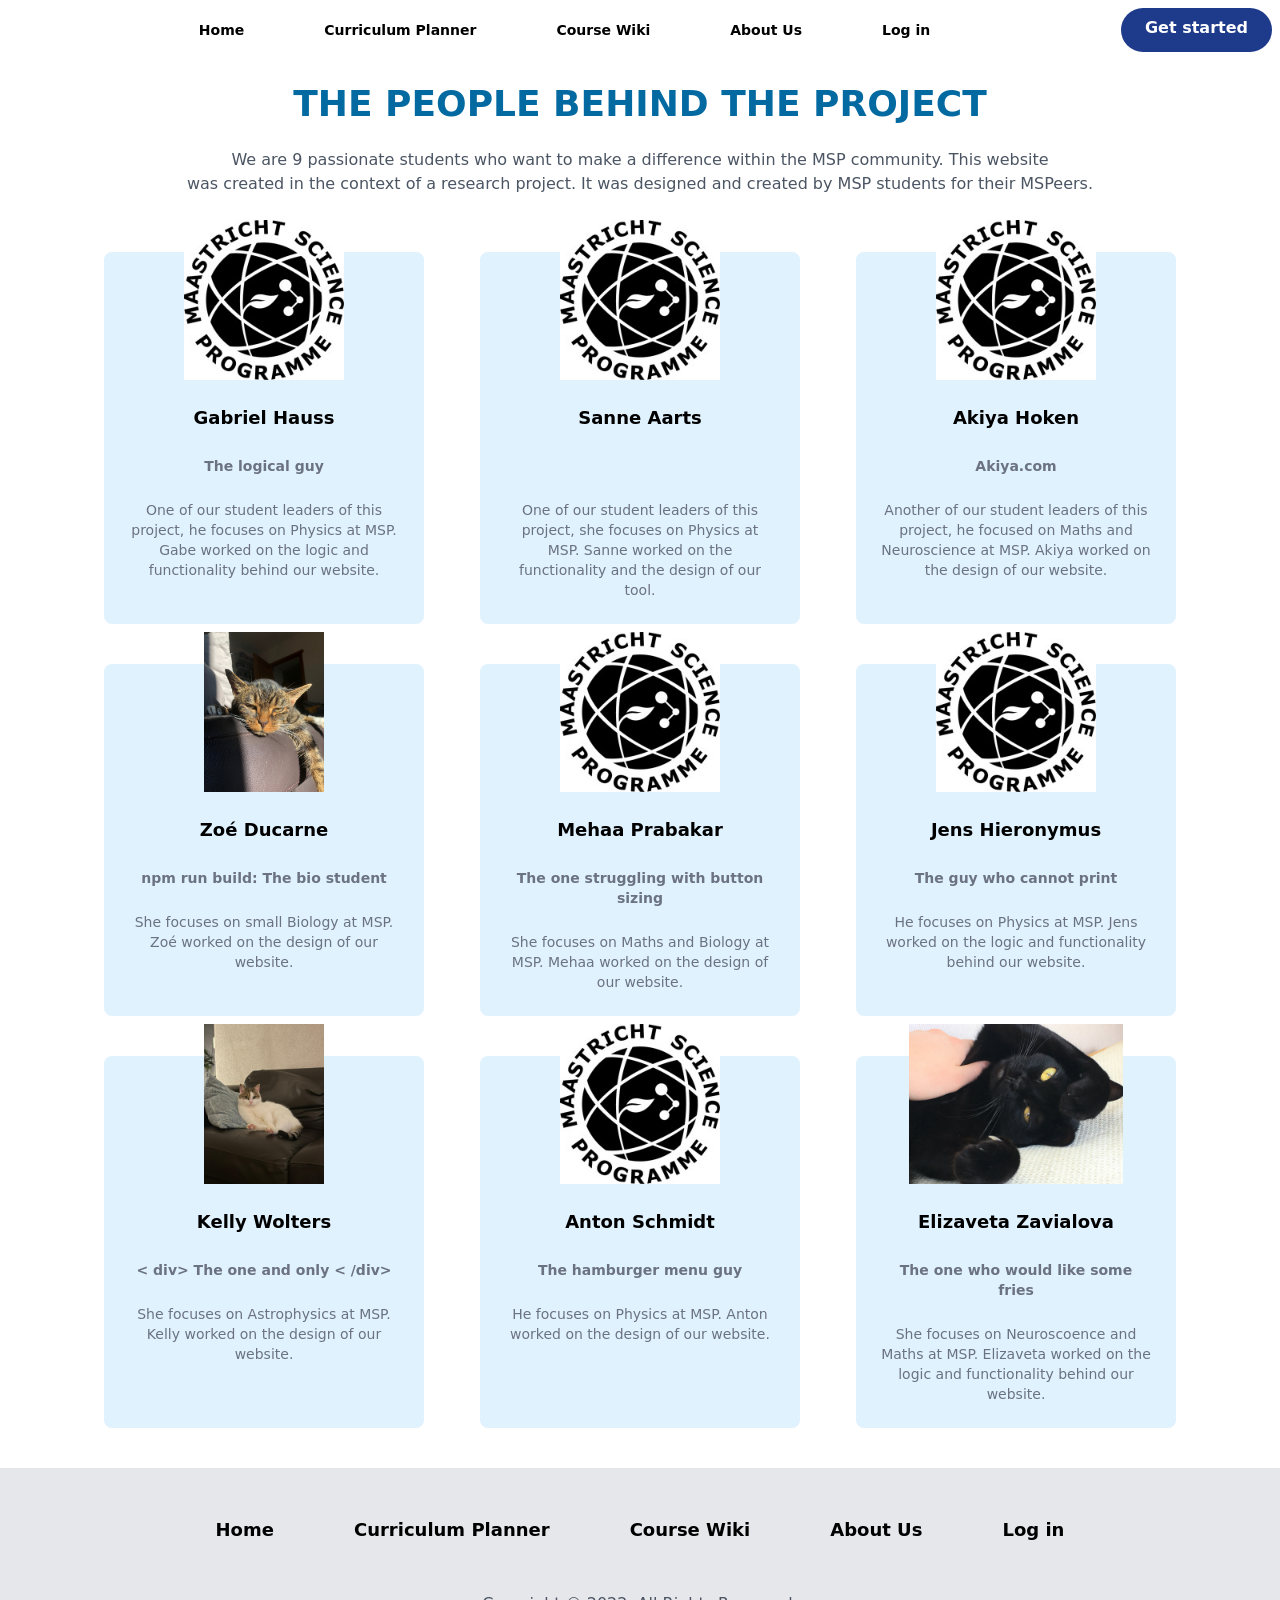
==== commit 26c92cfb: "progress bar" ====
--- a/about_us.html
+++ b/about_us.html
@@ -4,9 +4,34 @@
     <meta charset="UTF-8">
     <meta name="viewport" content="width=device-width, initial-scale=1.0">
     <link href="/css/main.css" rel="stylesheet">
+    <link href="/style.css" rel="stylesheet">
     <title>About Us</title>
 </head>
 <body>
+
+<!-- scroll bar -->
+<div class="scroll-progress bg-sky-500 w-0 h-1" id="scroll-progress">
+</div>
+<script>
+    const scrollProgressElement = document.querySelector("#scroll-progress");
+    
+    function scrollProgress() {
+        const totalheightOfWebPage = document.body.scrollHeight;
+        const currentDistanceFromTop = document.documentElement.scrollTop;
+
+        const windowHeight = document.documentElement.clientHeight;
+
+        const scrolledPercentage = 
+        (currentDistanceFromTop / (totalheightOfWebPage - windowHeight)) * 100;
+
+        // console.log(Math.round(scrolledPercentage));
+
+    scrollProgressElement.style.width = Math.round(scrolledPercentage) + "%";
+}
+
+document.addEventListener("scroll", scrollProgress);
+
+</script>
 
       <!--navbar-->
       <nav class="relative container mx-auto p-2">
@@ -46,13 +71,18 @@
                  </div>
              </div>
     </nav>
+<!-- progress bar -->
+ 
+
+
+<!-- text -->
 <div class="max-w-6xl px-5 mx-auto text-center">
     <!-- heading -->
     <h2 class="text-4xl font-bold text-center text-sky-700 my-6">
         THE PEOPLE BEHIND THE PROJECT
     </h2>
     <p class="text-center text-gray-600 mb-14">
-        We are 9 passionate students who want to make a difference wihtin the MSP community. This website <br> was created in the context of a research project. It was designed and created by MSP students for their MSPeers.
+        We are 9 passionate students who want to make a difference within the MSP community. This website <br> was created in the context of a research project. It was designed and created by MSP students for their MSPeers.
     </p>
 <!-- row 1 -->
     <div class="container flex my-10 mx-auto">
@@ -82,7 +112,7 @@
                 <h5 class="text-lg font-bold">Akiya Hoken</h5>
                 <a href="https://www.ikea.com/se/sv/p/huvudroll-kycklingkoettbullar-fryst-90486455/" class="text-sm font-bold text-gray-500"> Akiya.com </a>
                 <p class="text-sm text-gray-500">
-                Another of our student leaders of this project, he focused on ...  at MSP. Akiya worked on the design of our website.
+                Another of our student leaders of this project, he focused on Maths and Neuroscience at MSP. Akiya worked on the design of our website.
                 </p> 
             </div>
         </div>
@@ -107,7 +137,7 @@
                  The one struggling with button sizing   
                 </p>
                 <p class="text-sm text-gray-500">
-               She focuses on Maths and small Biology at MSP. Mehaa worked on the design of our website.
+               She focuses on Maths and Biology at MSP. Mehaa worked on the design of our website.
                 </p> 
             </div>
             <div class="flex flex-col items-center p-6 space-y-6 rounded-lg bg-sky-100 w-80">
@@ -129,7 +159,8 @@
                 <img src="img/kelly's-cat.jpeg" class="h-40 -mt-14" alt=""/>
                 
                 <audio id="sound1" src="/mp3/Funkytown.mp3" preload="auto"></audio>
-                <button class="text-lg font-bold" onclick="document.getElementById('sound1').play();"> Kelly Wolters</button>                
+                <button class="text-lg font-bold" onclick="document.getElementById('sound1').play();"> Kelly Wolters</button>
+                
 
                 <p class="text-sm font-bold text-gray-500">
                 < div> The one and only < /div>
@@ -155,12 +186,13 @@
                    The one who would like some fries
                 </p>
                 <p class="text-sm text-gray-500">
-               She focuses on Neuroscoence and Maths at MSP.Elizaveta worked on the logic and functionality behind our website.
+               She focuses on Neuroscoence and Maths at MSP. Elizaveta worked on the logic and functionality behind our website.
                 </p> 
             </div>
         </div>
     </div>
 </div>
+
 
     <!-- Footer -->
     <footer id="footer" class="bg-gray-200">
--- a/css/main.css
+++ b/css/main.css
@@ -631,6 +631,18 @@
   top: 0px;
 }
 
+.bottom-10 {
+  bottom: 2.5rem;
+}
+
+.right-10 {
+  right: 2.5rem;
+}
+
+.z-50 {
+  z-index: 50;
+}
+
 .mx-auto {
   margin-left: auto;
   margin-right: auto;
@@ -646,16 +658,21 @@
   margin-bottom: 2.5rem;
 }
 
+.mx-32 {
+  margin-left: 8rem;
+  margin-right: 8rem;
+}
+
+.my-4 {
+  margin-top: 1rem;
+  margin-bottom: 1rem;
+}
+
 .mx-4 {
   margin-left: 1rem;
   margin-right: 1rem;
 }
 
-.mx-32 {
-  margin-left: 8rem;
-  margin-right: 8rem;
-}
-
 .mt-10 {
   margin-top: 2.5rem;
 }
@@ -668,26 +685,38 @@
   margin-top: -3.5rem;
 }
 
+.mt-5 {
+  margin-top: 1.25rem;
+}
+
+.mr-5 {
+  margin-right: 1.25rem;
+}
+
+.mt-6 {
+  margin-top: 1.5rem;
+}
+
+.ml-4 {
+  margin-left: 1rem;
+}
+
+.mr-1 {
+  margin-right: 0.25rem;
+}
+
+.mb-1 {
+  margin-bottom: 0.25rem;
+}
+
+.ml-3 {
+  margin-left: 0.75rem;
+}
+
 .mt-4 {
   margin-top: 1rem;
 }
 
-.mt-5 {
-  margin-top: 1.25rem;
-}
-
-.mr-5 {
-  margin-right: 1.25rem;
-}
-
-.mt-6 {
-  margin-top: 1.5rem;
-}
-
-.ml-4 {
-  margin-left: 1rem;
-}
-
 .block {
   display: block;
 }
@@ -704,38 +733,52 @@
   display: none;
 }
 
+.h-40 {
+  height: 10rem;
+}
+
+.h-full {
+  height: 100%;
+}
+
+.h-8 {
+  height: 2rem;
+}
+
+.h-6 {
+  height: 1.5rem;
+}
+
+.h-max {
+  height: -webkit-max-content;
+  height: -moz-max-content;
+  height: max-content;
+}
+
+.h-auto {
+  height: auto;
+}
+
+.h-screen {
+  height: 100vh;
+}
+
+.h-10 {
+  height: 2.5rem;
+}
+
 .h-20 {
   height: 5rem;
 }
 
-.h-full {
-  height: 100%;
-}
-
-.h-8 {
-  height: 2rem;
-}
-
-.h-6 {
-  height: 1.5rem;
-}
-
-.h-screen {
-  height: 100vh;
-}
-
-.h-10 {
-  height: 2.5rem;
+.max-h-80 {
+  max-height: 20rem;
 }
 
 .w-80 {
   width: 20rem;
 }
 
-.w-16 {
-  width: 4rem;
-}
-
 .w-auto {
   width: auto;
 }
@@ -766,6 +809,20 @@
 
 .max-w-6xl {
   max-width: 72rem;
+}
+
+.max-w-full {
+  max-width: 100%;
+}
+
+.max-w-7xl {
+  max-width: 80rem;
+}
+
+.max-w-max {
+  max-width: -webkit-max-content;
+  max-width: -moz-max-content;
+  max-width: max-content;
 }
 
 .translate-x-full {
@@ -795,6 +852,10 @@
 
 .items-center {
   align-items: center;
+}
+
+.justify-end {
+  justify-content: flex-end;
 }
 
 .justify-center {
@@ -825,28 +886,46 @@
   margin-left: calc(1rem * calc(1 - var(--tw-space-x-reverse)));
 }
 
+.space-y-12 > :not([hidden]) ~ :not([hidden]) {
+  --tw-space-y-reverse: 0;
+  margin-top: calc(3rem * calc(1 - var(--tw-space-y-reverse)));
+  margin-bottom: calc(3rem * var(--tw-space-y-reverse));
+}
+
+.space-y-2 > :not([hidden]) ~ :not([hidden]) {
+  --tw-space-y-reverse: 0;
+  margin-top: calc(0.5rem * calc(1 - var(--tw-space-y-reverse)));
+  margin-bottom: calc(0.5rem * var(--tw-space-y-reverse));
+}
+
+.space-y-3 > :not([hidden]) ~ :not([hidden]) {
+  --tw-space-y-reverse: 0;
+  margin-top: calc(0.75rem * calc(1 - var(--tw-space-y-reverse)));
+  margin-bottom: calc(0.75rem * var(--tw-space-y-reverse));
+}
+
 .space-y-0 > :not([hidden]) ~ :not([hidden]) {
   --tw-space-y-reverse: 0;
   margin-top: calc(0px * calc(1 - var(--tw-space-y-reverse)));
   margin-bottom: calc(0px * var(--tw-space-y-reverse));
 }
 
-.space-y-2 > :not([hidden]) ~ :not([hidden]) {
-  --tw-space-y-reverse: 0;
-  margin-top: calc(0.5rem * calc(1 - var(--tw-space-y-reverse)));
-  margin-bottom: calc(0.5rem * var(--tw-space-y-reverse));
-}
-
-.space-y-3 > :not([hidden]) ~ :not([hidden]) {
-  --tw-space-y-reverse: 0;
-  margin-top: calc(0.75rem * calc(1 - var(--tw-space-y-reverse)));
-  margin-bottom: calc(0.75rem * var(--tw-space-y-reverse));
-}
-
 .self-end {
   align-self: flex-end;
 }
 
+.overflow-hidden {
+  overflow: hidden;
+}
+
+.overflow-y-auto {
+  overflow-y: auto;
+}
+
+.overflow-y-scroll {
+  overflow-y: scroll;
+}
+
 .rounded-full {
   border-radius: 9999px;
 }
@@ -863,8 +942,40 @@
   border-radius: 0.25rem;
 }
 
+.rounded-t {
+  border-top-left-radius: 0.25rem;
+  border-top-right-radius: 0.25rem;
+}
+
+.rounded-b {
+  border-bottom-right-radius: 0.25rem;
+  border-bottom-left-radius: 0.25rem;
+}
+
 .border {
   border-width: 1px;
+}
+
+.border-b {
+  border-bottom-width: 1px;
+}
+
+.border-t {
+  border-top-width: 1px;
+}
+
+.border-solid {
+  border-style: solid;
+}
+
+.border-gray-500 {
+  --tw-border-opacity: 1;
+  border-color: rgb(107 114 128 / var(--tw-border-opacity));
+}
+
+.border-slate-200 {
+  --tw-border-opacity: 1;
+  border-color: rgb(226 232 240 / var(--tw-border-opacity));
 }
 
 .border-gray-300 {
@@ -887,64 +998,73 @@
   background-color: rgb(224 242 254 / var(--tw-bg-opacity));
 }
 
+.bg-gray-200 {
+  --tw-bg-opacity: 1;
+  background-color: rgb(229 231 235 / var(--tw-bg-opacity));
+}
+
+.bg-sky-800 {
+  --tw-bg-opacity: 1;
+  background-color: rgb(7 89 133 / var(--tw-bg-opacity));
+}
+
+.bg-blue-800 {
+  --tw-bg-opacity: 1;
+  background-color: rgb(30 64 175 / var(--tw-bg-opacity));
+}
+
+.bg-green-500 {
+  --tw-bg-opacity: 1;
+  background-color: rgb(34 197 94 / var(--tw-bg-opacity));
+}
+
+.bg-blue-300 {
+  --tw-bg-opacity: 1;
+  background-color: rgb(147 197 253 / var(--tw-bg-opacity));
+}
+
+.bg-gray-900 {
+  --tw-bg-opacity: 1;
+  background-color: rgb(17 24 39 / var(--tw-bg-opacity));
+}
+
+.bg-sky-700 {
+  --tw-bg-opacity: 1;
+  background-color: rgb(3 105 161 / var(--tw-bg-opacity));
+}
+
+.bg-orange-600 {
+  --tw-bg-opacity: 1;
+  background-color: rgb(234 88 12 / var(--tw-bg-opacity));
+}
+
+.bg-violet-400 {
+  --tw-bg-opacity: 1;
+  background-color: rgb(167 139 250 / var(--tw-bg-opacity));
+}
+
+.bg-rose-400 {
+  --tw-bg-opacity: 1;
+  background-color: rgb(251 113 133 / var(--tw-bg-opacity));
+}
+
+.bg-stone-500 {
+  --tw-bg-opacity: 1;
+  background-color: rgb(120 113 108 / var(--tw-bg-opacity));
+}
+
+.bg-gray-100 {
+  --tw-bg-opacity: 1;
+  background-color: rgb(243 244 246 / var(--tw-bg-opacity));
+}
+
 .bg-sky-600 {
   --tw-bg-opacity: 1;
   background-color: rgb(2 132 199 / var(--tw-bg-opacity));
 }
 
-.bg-sky-800 {
-  --tw-bg-opacity: 1;
-  background-color: rgb(7 89 133 / var(--tw-bg-opacity));
-}
-
-.bg-blue-800 {
-  --tw-bg-opacity: 1;
-  background-color: rgb(30 64 175 / var(--tw-bg-opacity));
-}
-
-.bg-green-500 {
-  --tw-bg-opacity: 1;
-  background-color: rgb(34 197 94 / var(--tw-bg-opacity));
-}
-
-.bg-blue-300 {
-  --tw-bg-opacity: 1;
-  background-color: rgb(147 197 253 / var(--tw-bg-opacity));
-}
-
-.bg-gray-900 {
-  --tw-bg-opacity: 1;
-  background-color: rgb(17 24 39 / var(--tw-bg-opacity));
-}
-
-.bg-sky-700 {
-  --tw-bg-opacity: 1;
-  background-color: rgb(3 105 161 / var(--tw-bg-opacity));
-}
-
-.bg-orange-600 {
-  --tw-bg-opacity: 1;
-  background-color: rgb(234 88 12 / var(--tw-bg-opacity));
-}
-
-.bg-violet-400 {
-  --tw-bg-opacity: 1;
-  background-color: rgb(167 139 250 / var(--tw-bg-opacity));
-}
-
-.bg-rose-400 {
-  --tw-bg-opacity: 1;
-  background-color: rgb(251 113 133 / var(--tw-bg-opacity));
-}
-
-.bg-stone-500 {
-  --tw-bg-opacity: 1;
-  background-color: rgb(120 113 108 / var(--tw-bg-opacity));
-}
-
-.bg-gray-100 {
-  --tw-bg-opacity: 1;
-  background-color: rgb(243 244 246 / var(--tw-bg-opacity));
+.fill-current {
+  fill: currentColor;
 }
 
 .object-center {
@@ -964,6 +1084,18 @@
   padding: 1.5rem;
 }
 
+.p-0 {
+  padding: 0px;
+}
+
+.p-4 {
+  padding: 1rem;
+}
+
+.p-5 {
+  padding: 1.25rem;
+}
+
 .px-6 {
   padding-left: 1.5rem;
   padding-right: 1.5rem;
@@ -979,26 +1111,31 @@
   padding-right: 1.25rem;
 }
 
+.py-0 {
+  padding-top: 0px;
+  padding-bottom: 0px;
+}
+
+.py-6 {
+  padding-top: 1.5rem;
+  padding-bottom: 1.5rem;
+}
+
+.py-4 {
+  padding-top: 1rem;
+  padding-bottom: 1rem;
+}
+
+.px-3 {
+  padding-left: 0.75rem;
+  padding-right: 0.75rem;
+}
+
 .py-3 {
   padding-top: 0.75rem;
   padding-bottom: 0.75rem;
 }
 
-.py-6 {
-  padding-top: 1.5rem;
-  padding-bottom: 1.5rem;
-}
-
-.py-4 {
-  padding-top: 1rem;
-  padding-bottom: 1rem;
-}
-
-.px-3 {
-  padding-left: 0.75rem;
-  padding-right: 0.75rem;
-}
-
 .py-2 {
   padding-top: 0.5rem;
   padding-bottom: 0.5rem;
@@ -1008,12 +1145,16 @@
   padding-top: 0.5rem;
 }
 
+.pb-2 {
+  padding-bottom: 0.5rem;
+}
+
+.pb-3 {
+  padding-bottom: 0.75rem;
+}
+
 .pt-4 {
   padding-top: 1rem;
-}
-
-.pb-2 {
-  padding-bottom: 0.5rem;
 }
 
 .text-left {
@@ -1052,8 +1193,16 @@
   font-weight: 700;
 }
 
+.uppercase {
+  text-transform: uppercase;
+}
+
 .italic {
   font-style: italic;
+}
+
+.leading-relaxed {
+  line-height: 1.625;
 }
 
 .text-white {
@@ -1076,6 +1225,11 @@
   color: rgb(107 114 128 / var(--tw-text-opacity));
 }
 
+.text-black {
+  --tw-text-opacity: 1;
+  color: rgb(0 0 0 / var(--tw-text-opacity));
+}
+
 .text-sky-800 {
   --tw-text-opacity: 1;
   color: rgb(7 89 133 / var(--tw-text-opacity));
@@ -1091,12 +1245,29 @@
   color: rgb(12 74 110 / var(--tw-text-opacity));
 }
 
+.text-slate-500 {
+  --tw-text-opacity: 1;
+  color: rgb(100 116 139 / var(--tw-text-opacity));
+}
+
 .opacity-0 {
   opacity: 0;
 }
 
 .opacity-50 {
   opacity: 0.5;
+}
+
+.shadow {
+  --tw-shadow: 0 1px 3px 0 rgb(0 0 0 / 0.1), 0 1px 2px -1px rgb(0 0 0 / 0.1);
+  --tw-shadow-colored: 0 1px 3px 0 var(--tw-shadow-color), 0 1px 2px -1px var(--tw-shadow-color);
+  box-shadow: var(--tw-ring-offset-shadow, 0 0 #0000), var(--tw-ring-shadow, 0 0 #0000), var(--tw-shadow);
+}
+
+.shadow-lg {
+  --tw-shadow: 0 10px 15px -3px rgb(0 0 0 / 0.1), 0 4px 6px -4px rgb(0 0 0 / 0.1);
+  --tw-shadow-colored: 0 10px 15px -3px var(--tw-shadow-color), 0 4px 6px -4px var(--tw-shadow-color);
+  box-shadow: var(--tw-ring-offset-shadow, 0 0 #0000), var(--tw-ring-shadow, 0 0 #0000), var(--tw-shadow);
 }
 
 .ring {
@@ -1132,8 +1303,16 @@
   transition-duration: 300ms;
 }
 
+.duration-150 {
+  transition-duration: 150ms;
+}
+
 .ease-out {
   transition-timing-function: cubic-bezier(0, 0, 0.2, 1);
+}
+
+.ease-linear {
+  transition-timing-function: linear;
 }
 
 .hover\:bg-blue-300:hover {
@@ -1191,14 +1370,19 @@
   color: rgb(147 197 253 / var(--tw-text-opacity));
 }
 
-.hover\:text-red-500:hover {
-  --tw-text-opacity: 1;
-  color: rgb(239 68 68 / var(--tw-text-opacity));
-}
-
 .hover\:text-sky-800:hover {
   --tw-text-opacity: 1;
   color: rgb(7 89 133 / var(--tw-text-opacity));
+}
+
+.hover\:opacity-100:hover {
+  opacity: 1;
+}
+
+.hover\:shadow-lg:hover {
+  --tw-shadow: 0 10px 15px -3px rgb(0 0 0 / 0.1), 0 4px 6px -4px rgb(0 0 0 / 0.1);
+  --tw-shadow-colored: 0 10px 15px -3px var(--tw-shadow-color), 0 4px 6px -4px var(--tw-shadow-color);
+  box-shadow: var(--tw-ring-offset-shadow, 0 0 #0000), var(--tw-ring-shadow, 0 0 #0000), var(--tw-shadow);
 }
 
 .focus\:outline-none:focus {
@@ -1232,12 +1416,35 @@
     display: block;
   }
 
+  .md\:flex {
+    display: flex;
+  }
+
+  .md\:h-auto {
+    height: auto;
+  }
+
   .md\:w-48 {
     width: 12rem;
   }
 
   .md\:w-40 {
     width: 10rem;
+  }
+
+  .md\:flex-row {
+    flex-direction: row;
+  }
+
+  .md\:space-y-0 > :not([hidden]) ~ :not([hidden]) {
+    --tw-space-y-reverse: 0;
+    margin-top: calc(0px * calc(1 - var(--tw-space-y-reverse)));
+    margin-bottom: calc(0px * var(--tw-space-y-reverse));
+  }
+
+  .md\:py-12 {
+    padding-top: 3rem;
+    padding-bottom: 3rem;
   }
 }
 
--- a/style.css
+++ b/style.css
@@ -0,0 +1,46 @@
+*,
+*:before,
+*:after{
+    padding: 0;
+    margin: 0;
+    box-sizing: border-box;
+}
+
+.popup{
+    width: 450px;
+    padding: 15px 20px;
+    position: absolute;
+    transform: translate(-50%,-50%);
+    left: 50%;
+    top: 50%;
+    border-radius: 8px;
+    display: none;
+    text-align: center;
+}
+.popup button{
+    display: block;
+    margin:  0 0 20px auto;
+    background-color: transparent;
+    font-size: 30px;
+    color: #c5c5c5;
+    border: none;
+    outline: none;
+    cursor: pointer;
+}
+.popup p{
+    margin: 20px 0;
+    line-height: 25px;
+}
+
+
+/* scroll bar */
+
+body {
+    width: 100%;
+}
+.scroll-progress {
+    position: fixed;
+    top: 0;
+    left: 0;
+
+}
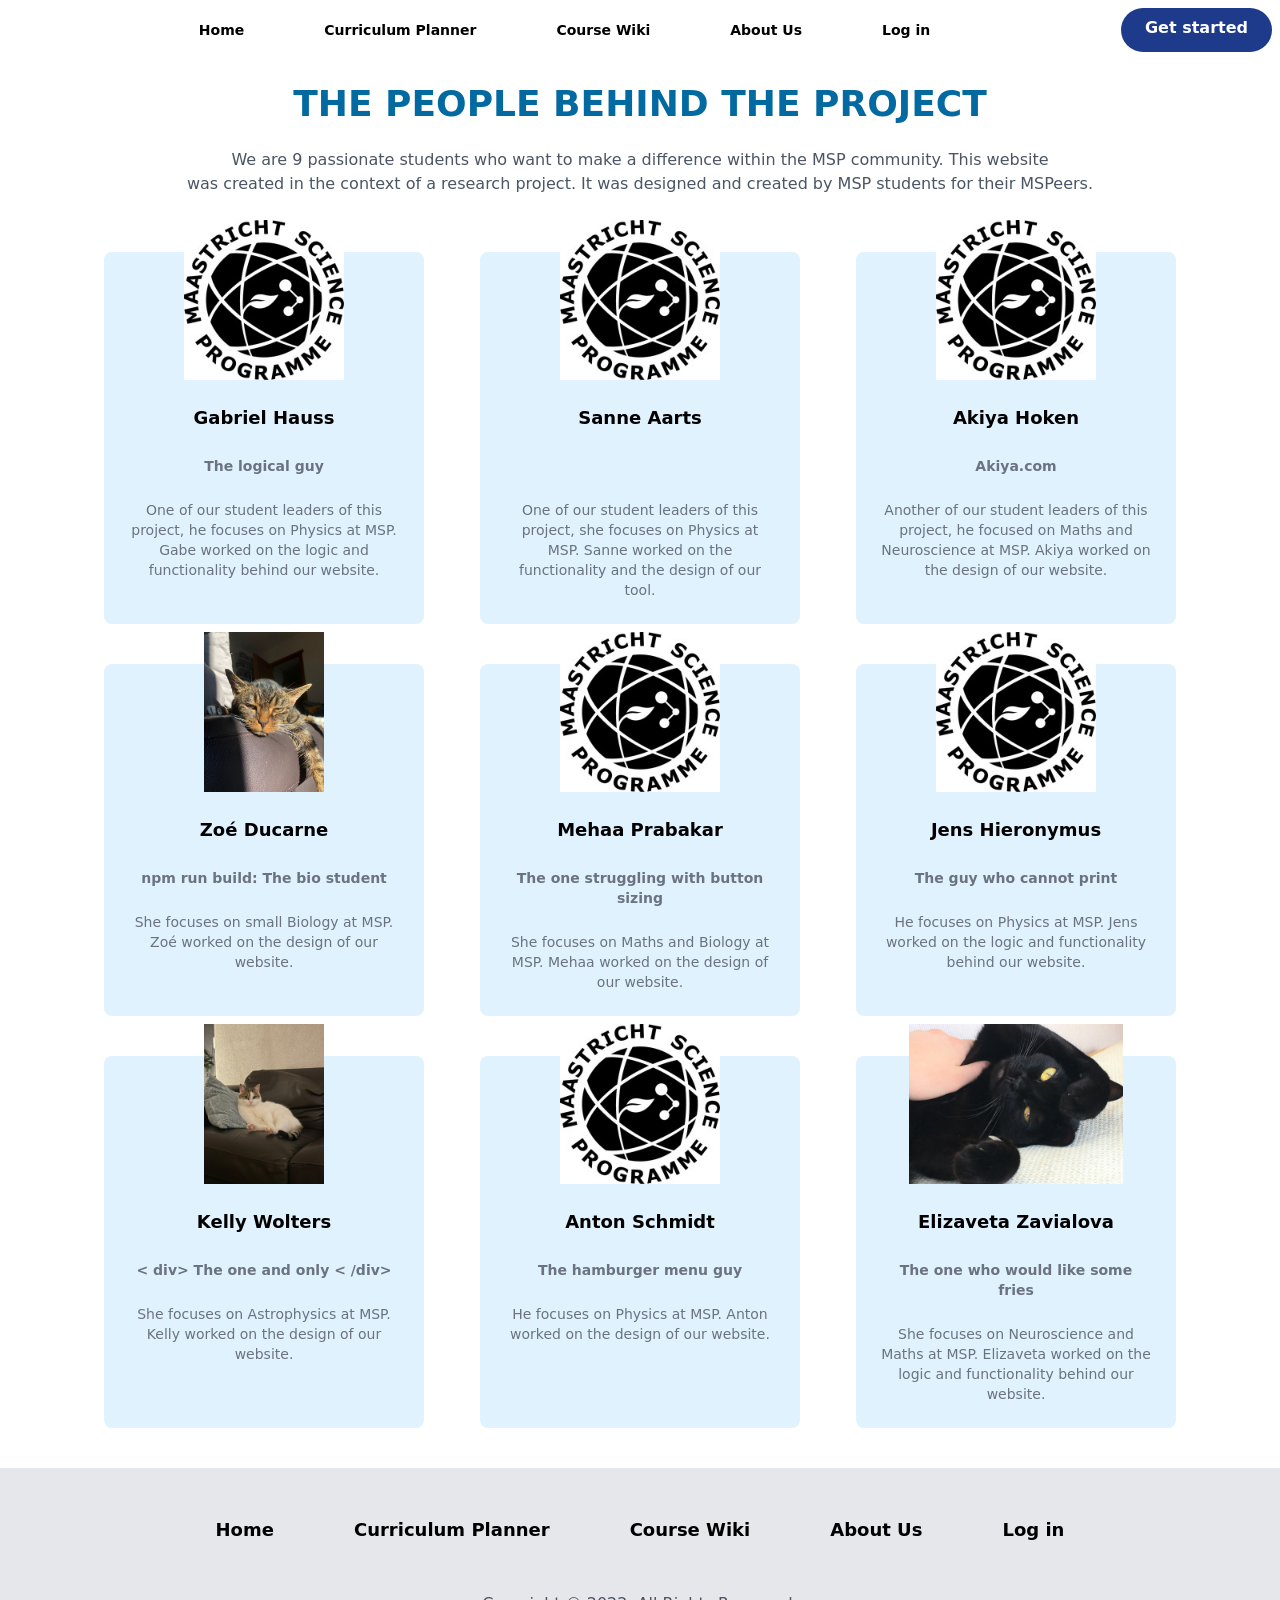
==== commit 7244ddea: "hover about us" ====
--- a/about_us.html
+++ b/about_us.html
@@ -87,7 +87,7 @@
 <!-- row 1 -->
     <div class="container flex my-10 mx-auto">
         <div class="container flex space-x-4 justify-around">
-            <div class="flex flex-col items-center p-6 space-y-6 rounded-lg bg-sky-100 w-80">
+            <div class="flex flex-col items-center p-6 space-y-6 rounded-lg bg-sky-100 w-80 hover:bg-sky-200">
                 <img src="img/msp-logo.jpeg" class="h-40 -mt-14" alt=""/>
                 <h5 class="text-lg font-bold">Gabriel Hauss</h5>
                <p class="text-sm font-bold text-gray-500">
@@ -97,7 +97,7 @@
                 One of our student leaders of this project, he focuses on Physics at MSP. Gabe worked on the logic and functionality behind our website. 
                 </p> 
             </div>
-            <div class="flex flex-col items-center p-6 space-y-6 rounded-lg bg-sky-100 w-80">
+            <div class="flex flex-col items-center p-6 space-y-6 rounded-lg bg-sky-100 w-80 hover:bg-sky-200">
                 <img src="img/msp-logo.jpeg" class="h-40 -mt-14" alt=""/>
                 <h5 class="text-lg font-bold">Sanne Aarts</h5>
                 <p class="text-sm opacity-0 font-bold p-0 text-gray-500 hover:opacity-100"> 
@@ -107,7 +107,7 @@
                 One of our student leaders of this project, she focuses on Physics at MSP. Sanne worked on the functionality and the design of our tool.
                 </p> 
             </div>
-            <div class="flex flex-col items-center p-6 space-y-6 rounded-lg bg-sky-100 w-80">
+            <div class="flex flex-col items-center p-6 space-y-6 rounded-lg bg-sky-100 w-80 hover:bg-sky-200">
                 <img src="img/msp-logo.jpeg" class="h-40 -mt-14" alt=""/>
                 <h5 class="text-lg font-bold">Akiya Hoken</h5>
                 <a href="https://www.ikea.com/se/sv/p/huvudroll-kycklingkoettbullar-fryst-90486455/" class="text-sm font-bold text-gray-500"> Akiya.com </a>
@@ -120,7 +120,7 @@
 <!-- row 2 -->
     <div class="container flex my-10 mx-auto">
         <div class="container flex space-x-4 justify-around">
-            <div class="flex flex-col items-center p-6 space-y-6 rounded-lg bg-sky-100 w-80">
+            <div class="flex flex-col items-center p-6 space-y-6 rounded-lg bg-sky-100 w-80 hover:bg-sky-200">
                 <img src="img/zoe's_cat.jpeg" class="h-40 -mt-14" alt=""/>
                 <h5 class="text-lg font-bold">Zoé Ducarne</h5>
                 <p class="text-sm font-bold text-gray-500">
@@ -130,7 +130,7 @@
                 She focuses on small Biology at MSP. Zoé worked on the design of our website.
                 </p> 
             </div>
-            <div class="flex flex-col items-center p-6 space-y-6 rounded-lg bg-sky-100 w-80">
+            <div class="flex flex-col items-center p-6 space-y-6 rounded-lg bg-sky-100 w-80 hover:bg-sky-200">
                 <img src="img/msp-logo.jpeg" class="h-40 -mt-14" alt=""/>
                 <h5 class="text-lg font-bold">Mehaa Prabakar</h5>
                 <p class="text-sm font-bold text-gray-500">
@@ -140,7 +140,7 @@
                She focuses on Maths and Biology at MSP. Mehaa worked on the design of our website.
                 </p> 
             </div>
-            <div class="flex flex-col items-center p-6 space-y-6 rounded-lg bg-sky-100 w-80">
+            <div class="flex flex-col items-center p-6 space-y-6 rounded-lg bg-sky-100 w-80 hover:bg-sky-200">
                 <img src="img/msp-logo.jpeg" class="h-40 -mt-14" alt=""/>
                 <h5 class="text-lg font-bold">Jens Hieronymus</h5>
                 <p class="text-sm font-bold text-gray-500">
@@ -155,7 +155,7 @@
 <!-- row 3 -->
     <div class="container flex my-10 mx-auto">
         <div class="container flex space-x-4 justify-around">
-            <div class="flex flex-col items-center p-6 space-y-6 rounded-lg bg-sky-100 w-80">
+            <div class="flex flex-col items-center p-6 space-y-6 rounded-lg bg-sky-100 w-80 hover:bg-sky-200">
                 <img src="img/kelly's-cat.jpeg" class="h-40 -mt-14" alt=""/>
                 
                 <audio id="sound1" src="/mp3/Funkytown.mp3" preload="auto"></audio>
@@ -169,7 +169,7 @@
                 She focuses on Astrophysics at MSP. Kelly worked on the design of our website.
                 </p> 
             </div>
-            <div class="flex flex-col items-center p-6 space-y-6 rounded-lg bg-sky-100 w-80">
+            <div class="flex flex-col items-center p-6 space-y-6 rounded-lg bg-sky-100 w-80 hover:bg-sky-200">
                 <img src="img/msp-logo.jpeg" class="h-40 -mt-14" alt=""/>
                 <h5 class="text-lg font-bold">Anton Schmidt</h5>
                 <p class="text-sm font-bold text-gray-500">
@@ -179,14 +179,14 @@
                 He focuses on Physics at MSP. Anton worked on the design of our website.
                 </p> 
             </div>
-            <div class="flex flex-col items-center p-6 space-y-6 rounded-lg bg-sky-100 w-80">
+            <div class="flex flex-col items-center p-6 space-y-6 rounded-lg bg-sky-100 w-80 hover:bg-sky-200">
                 <img src="img/liza's_cat.jpeg" class="h-40 -mt-14" alt=""/>
                 <h5 class="text-lg font-bold">Elizaveta Zavialova</h5>
                 <p class="text-sm font-bold text-gray-500">
                    The one who would like some fries
                 </p>
                 <p class="text-sm text-gray-500">
-               She focuses on Neuroscoence and Maths at MSP. Elizaveta worked on the logic and functionality behind our website.
+               She focuses on Neuroscience and Maths at MSP. Elizaveta worked on the logic and functionality behind our website.
                 </p> 
             </div>
         </div>
